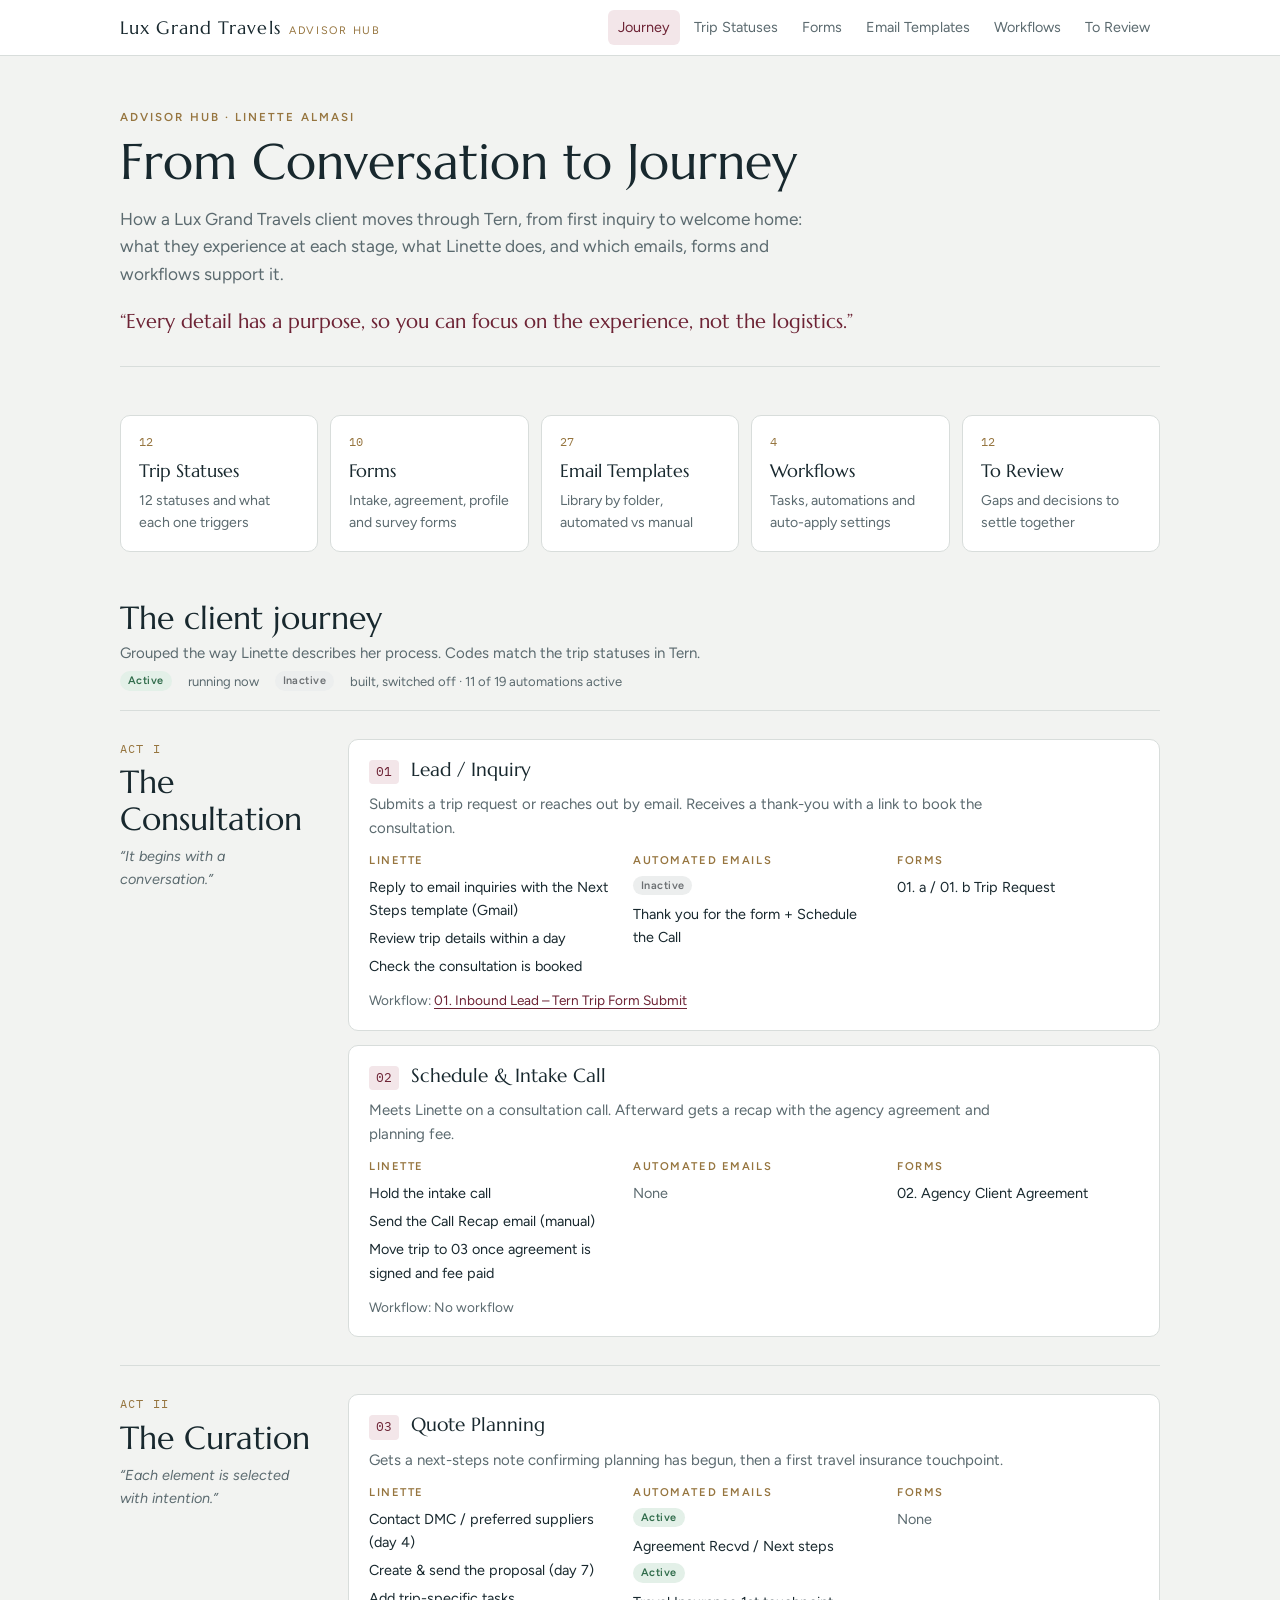
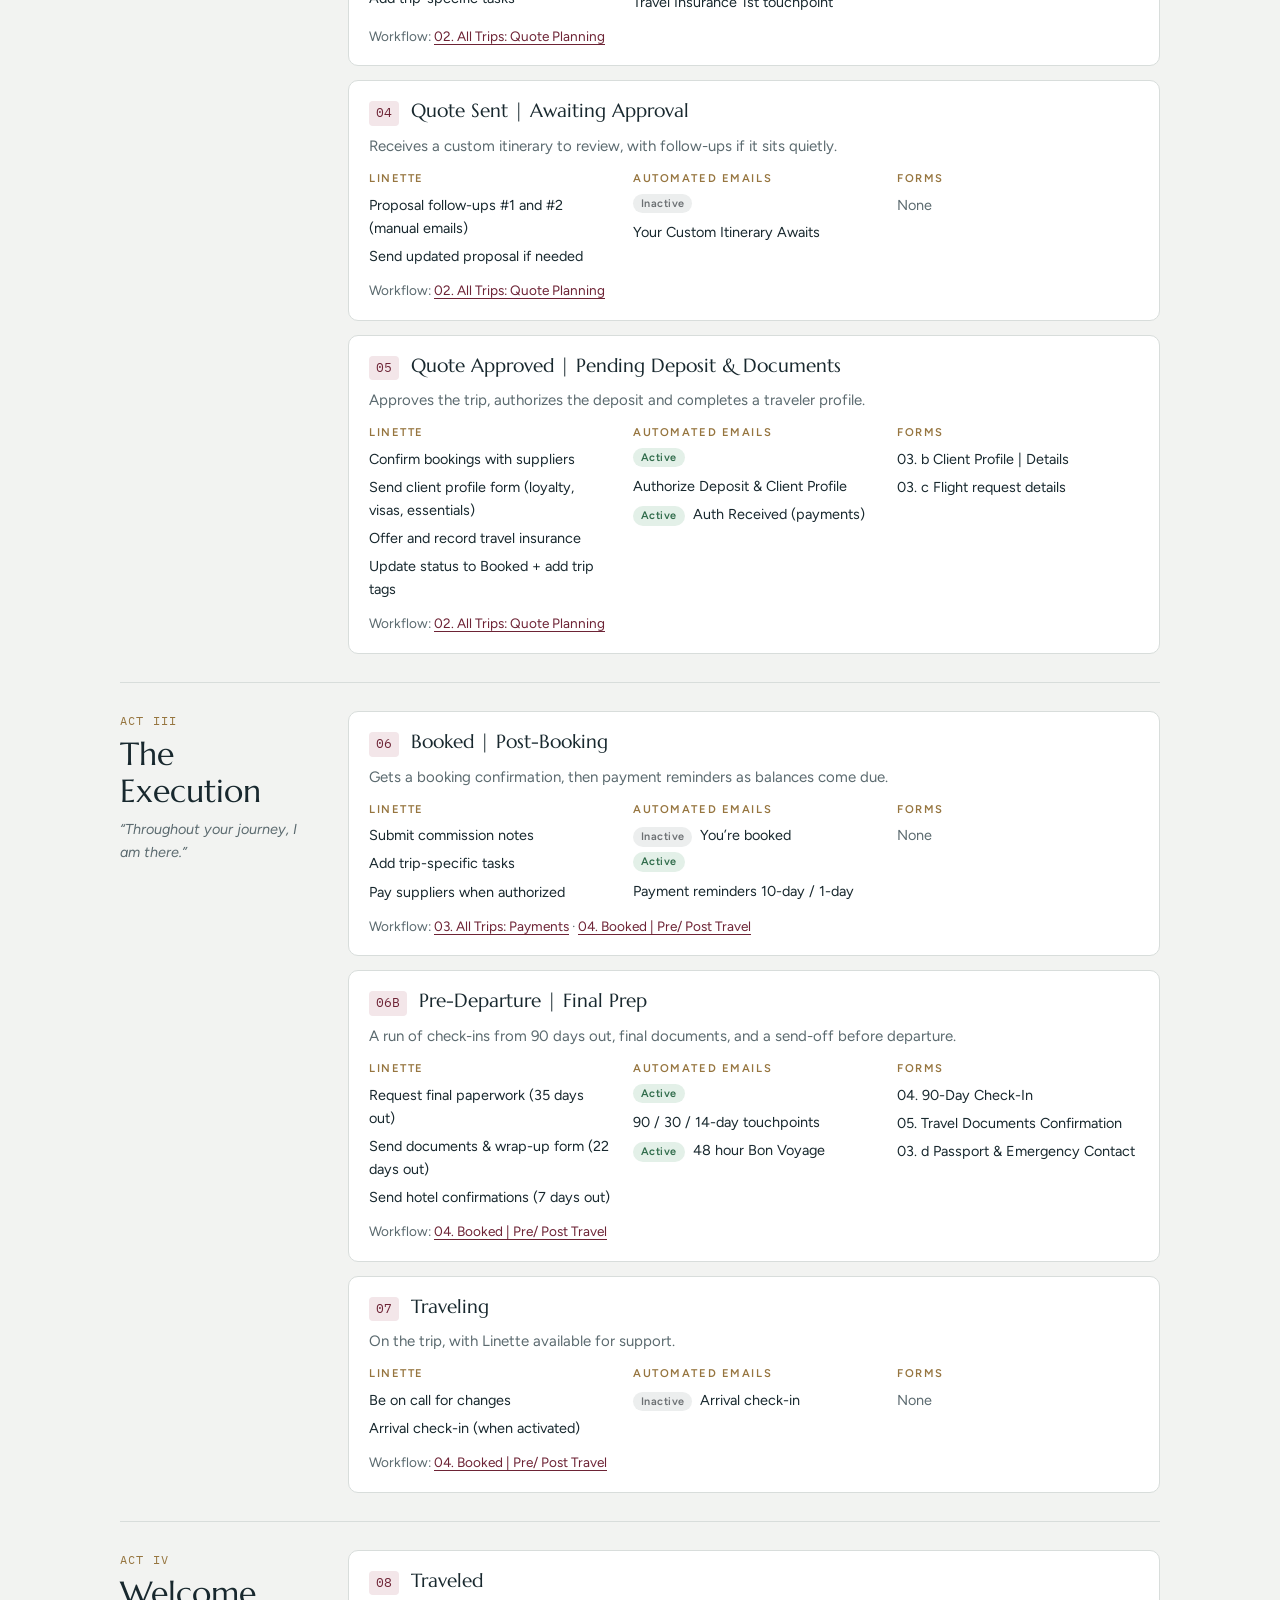
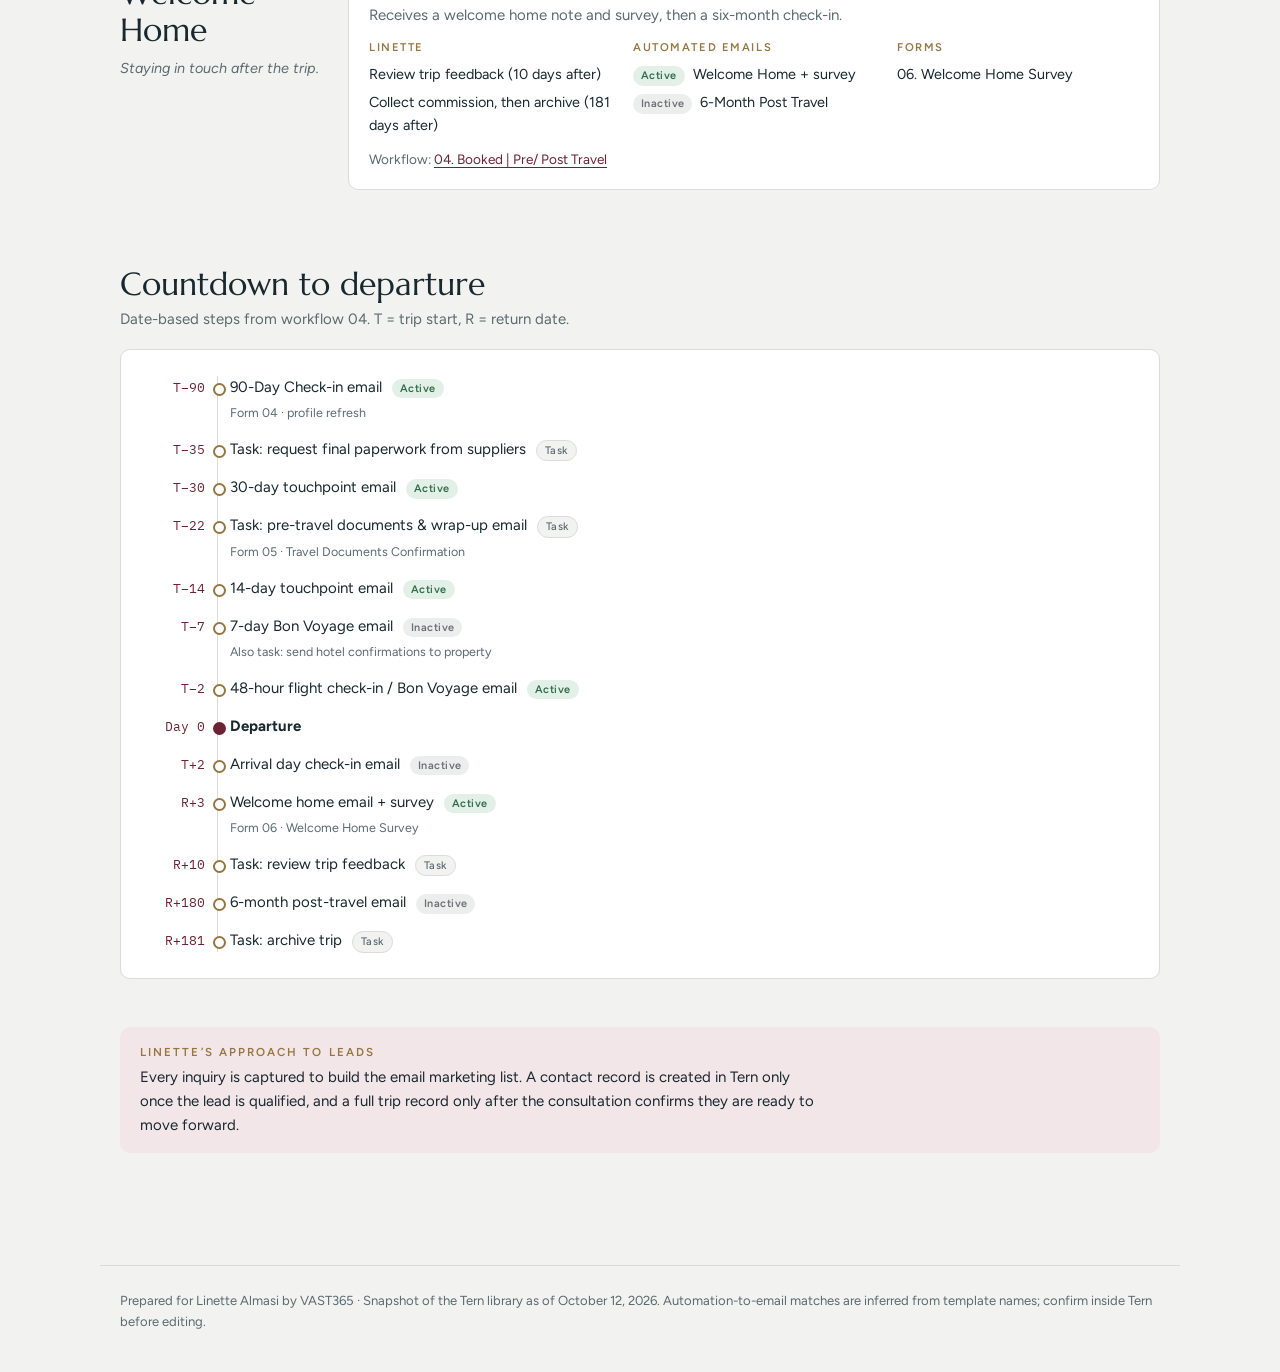
==== index.html @ 2ddc4f7a "Add files via upload" ====
<!doctype html>
<html lang="en">
<head>
<meta charset="utf-8">
<meta name="viewport" content="width=device-width, initial-scale=1, viewport-fit=cover">
<title>Lux Grand Travels Hub</title>
<link rel="preconnect" href="https://fonts.googleapis.com"><link rel="preconnect" href="https://fonts.gstatic.com" crossorigin><link rel="stylesheet" href="https://fonts.googleapis.com/css2?family=Figtree:ital,wght@0,400;0,500;0,600;1,400&family=IBM+Plex+Mono:wght@400;500&family=Marcellus&display=swap">
<link rel="stylesheet" href="styles.css">
</head>
<body>
<header class="topbar"><div class="in"><a class="brand" href="index.html">Lux Grand Travels<small>Advisor Hub</small></a><nav class="nav" aria-label="Hub pages"><a href="index.html" aria-current="page">Journey</a><a href="statuses.html">Trip Statuses</a><a href="forms.html">Forms</a><a href="emails.html">Email Templates</a><a href="workflows.html">Workflows</a><a href="review.html">To Review</a></nav></div></header>
<main>
<div class="hero"><div class="eyebrow">Advisor Hub · Linette Almasi</div><h1>From Conversation to Journey</h1><p class="lede">How a Lux Grand Travels client moves through Tern, from first inquiry to welcome home: what they experience at each stage, what Linette does, and which emails, forms and workflows support it.</p><p class="quote">“Every detail has a purpose, so you can focus on the experience, not the logistics.”</p></div><section><div class="pages"><a href="statuses.html"><em>12</em><b>Trip Statuses</b><span>12 statuses and what each one triggers</span></a><a href="forms.html"><em>10</em><b>Forms</b><span>Intake, agreement, profile and survey forms</span></a><a href="emails.html"><em>27</em><b>Email Templates</b><span>Library by folder, automated vs manual</span></a><a href="workflows.html"><em>4</em><b>Workflows</b><span>Tasks, automations and auto-apply settings</span></a><a href="review.html"><em>12</em><b>To Review</b><span>Gaps and decisions to settle together</span></a></div></section><section><div class="sec-head"><div><h2>The client journey</h2><p>Grouped the way Linette describes her process. Codes match the trip statuses in Tern.</p></div>
<div class="legend"><span class="pill on">Active</span> running now <span class="pill off">Inactive</span> built, switched off · 11 of 19 automations active</div></div><div class="act"><div class="act-label"><div class="n">ACT I</div><h2>The Consultation</h2><p>“It begins with a conversation.”</p></div><div class="stages"><article class="stage"><div class="stage-top"><span class="code">01</span><h3>Lead / Inquiry</h3></div>
<p class="client">Submits a trip request or reaches out by email. Receives a thank-you with a link to book the consultation.</p>
<div class="cols"><div><h4>Linette</h4><ul><li>Reply to email inquiries with the Next Steps template (Gmail)</li><li>Review trip details within a day</li><li>Check the consultation is booked</li></ul></div>
<div><h4>Automated emails</h4><ul><li><span class="pill off">Inactive</span> Thank you for the form + Schedule the Call</li></ul></div>
<div><h4>Forms</h4><ul><li>01. a / 01. b Trip Request</li></ul></div></div>
<p class="muted" style="margin:12px 0 0;font-size:.85rem">Workflow: <a href="workflows.html#wf01">01. Inbound Lead – Tern Trip Form Submit</a></p></article><article class="stage"><div class="stage-top"><span class="code">02</span><h3>Schedule &amp; Intake Call</h3></div>
<p class="client">Meets Linette on a consultation call. Afterward gets a recap with the agency agreement and planning fee.</p>
<div class="cols"><div><h4>Linette</h4><ul><li>Hold the intake call</li><li>Send the Call Recap email (manual)</li><li>Move trip to 03 once agreement is signed and fee paid</li></ul></div>
<div><h4>Automated emails</h4><ul><li class="muted">None</li></ul></div>
<div><h4>Forms</h4><ul><li>02. Agency Client Agreement</li></ul></div></div>
<p class="muted" style="margin:12px 0 0;font-size:.85rem">Workflow: <span class="muted">No workflow</span></p></article></div></div><div class="act"><div class="act-label"><div class="n">ACT II</div><h2>The Curation</h2><p>“Each element is selected with intention.”</p></div><div class="stages"><article class="stage"><div class="stage-top"><span class="code">03</span><h3>Quote Planning</h3></div>
<p class="client">Gets a next-steps note confirming planning has begun, then a first travel insurance touchpoint.</p>
<div class="cols"><div><h4>Linette</h4><ul><li>Contact DMC / preferred suppliers (day 4)</li><li>Create &amp; send the proposal (day 7)</li><li>Add trip-specific tasks</li></ul></div>
<div><h4>Automated emails</h4><ul><li><span class="pill on">Active</span> Agreement Recvd / Next steps</li><li><span class="pill on">Active</span> Travel Insurance 1st touchpoint</li></ul></div>
<div><h4>Forms</h4><ul><li class="muted">None</li></ul></div></div>
<p class="muted" style="margin:12px 0 0;font-size:.85rem">Workflow: <a href="workflows.html#wf02">02. All Trips: Quote Planning</a></p></article><article class="stage"><div class="stage-top"><span class="code">04</span><h3>Quote Sent | Awaiting Approval</h3></div>
<p class="client">Receives a custom itinerary to review, with follow-ups if it sits quietly.</p>
<div class="cols"><div><h4>Linette</h4><ul><li>Proposal follow-ups #1 and #2 (manual emails)</li><li>Send updated proposal if needed</li></ul></div>
<div><h4>Automated emails</h4><ul><li><span class="pill off">Inactive</span> Your Custom Itinerary Awaits</li></ul></div>
<div><h4>Forms</h4><ul><li class="muted">None</li></ul></div></div>
<p class="muted" style="margin:12px 0 0;font-size:.85rem">Workflow: <a href="workflows.html#wf02">02. All Trips: Quote Planning</a></p></article><article class="stage"><div class="stage-top"><span class="code">05</span><h3>Quote Approved | Pending Deposit &amp; Documents</h3></div>
<p class="client">Approves the trip, authorizes the deposit and completes a traveler profile.</p>
<div class="cols"><div><h4>Linette</h4><ul><li>Confirm bookings with suppliers</li><li>Send client profile form (loyalty, visas, essentials)</li><li>Offer and record travel insurance</li><li>Update status to Booked + add trip tags</li></ul></div>
<div><h4>Automated emails</h4><ul><li><span class="pill on">Active</span> Authorize Deposit &amp; Client Profile</li><li><span class="pill on">Active</span> Auth Received (payments)</li></ul></div>
<div><h4>Forms</h4><ul><li>03. b Client Profile | Details</li><li>03. c Flight request details</li></ul></div></div>
<p class="muted" style="margin:12px 0 0;font-size:.85rem">Workflow: <a href="workflows.html#wf02">02. All Trips: Quote Planning</a></p></article></div></div><div class="act"><div class="act-label"><div class="n">ACT III</div><h2>The Execution</h2><p>“Throughout your journey, I am there.”</p></div><div class="stages"><article class="stage"><div class="stage-top"><span class="code">06</span><h3>Booked | Post-Booking</h3></div>
<p class="client">Gets a booking confirmation, then payment reminders as balances come due.</p>
<div class="cols"><div><h4>Linette</h4><ul><li>Submit commission notes</li><li>Add trip-specific tasks</li><li>Pay suppliers when authorized</li></ul></div>
<div><h4>Automated emails</h4><ul><li><span class="pill off">Inactive</span> You’re booked</li><li><span class="pill on">Active</span> Payment reminders 10-day / 1-day</li></ul></div>
<div><h4>Forms</h4><ul><li class="muted">None</li></ul></div></div>
<p class="muted" style="margin:12px 0 0;font-size:.85rem">Workflow: <a href="workflows.html#wf03">03. All Trips: Payments</a> · <a href="workflows.html#wf04">04. Booked | Pre/ Post Travel</a></p></article><article class="stage"><div class="stage-top"><span class="code">06B</span><h3>Pre-Departure | Final Prep</h3></div>
<p class="client">A run of check-ins from 90 days out, final documents, and a send-off before departure.</p>
<div class="cols"><div><h4>Linette</h4><ul><li>Request final paperwork (35 days out)</li><li>Send documents &amp; wrap-up form (22 days out)</li><li>Send hotel confirmations (7 days out)</li></ul></div>
<div><h4>Automated emails</h4><ul><li><span class="pill on">Active</span> 90 / 30 / 14-day touchpoints</li><li><span class="pill on">Active</span> 48 hour Bon Voyage</li></ul></div>
<div><h4>Forms</h4><ul><li>04. 90-Day Check-In</li><li>05. Travel Documents Confirmation</li><li>03. d Passport &amp; Emergency Contact</li></ul></div></div>
<p class="muted" style="margin:12px 0 0;font-size:.85rem">Workflow: <a href="workflows.html#wf04">04. Booked | Pre/ Post Travel</a></p></article><article class="stage"><div class="stage-top"><span class="code">07</span><h3>Traveling</h3></div>
<p class="client">On the trip, with Linette available for support.</p>
<div class="cols"><div><h4>Linette</h4><ul><li>Be on call for changes</li><li>Arrival check-in (when activated)</li></ul></div>
<div><h4>Automated emails</h4><ul><li><span class="pill off">Inactive</span> Arrival check-in</li></ul></div>
<div><h4>Forms</h4><ul><li class="muted">None</li></ul></div></div>
<p class="muted" style="margin:12px 0 0;font-size:.85rem">Workflow: <a href="workflows.html#wf04">04. Booked | Pre/ Post Travel</a></p></article></div></div><div class="act"><div class="act-label"><div class="n">ACT IV</div><h2>Welcome Home</h2><p>Staying in touch after the trip.</p></div><div class="stages"><article class="stage"><div class="stage-top"><span class="code">08</span><h3>Traveled</h3></div>
<p class="client">Receives a welcome home note and survey, then a six-month check-in.</p>
<div class="cols"><div><h4>Linette</h4><ul><li>Review trip feedback (10 days after)</li><li>Collect commission, then archive (181 days after)</li></ul></div>
<div><h4>Automated emails</h4><ul><li><span class="pill on">Active</span> Welcome Home + survey</li><li><span class="pill off">Inactive</span> 6-Month Post Travel</li></ul></div>
<div><h4>Forms</h4><ul><li>06. Welcome Home Survey</li></ul></div></div>
<p class="muted" style="margin:12px 0 0;font-size:.85rem">Workflow: <a href="workflows.html#wf04">04. Booked | Pre/ Post Travel</a></p></article></div></div></section><section><div class="sec-head"><div><h2>Countdown to departure</h2><p>Date-based steps from workflow 04. T = trip start, R = return date.</p></div></div>
<div class="stage"><ol class="rail"><li class=""><span class="t">T−90</span><span class="what">90-Day Check-in email <span class="pill on">Active</span><small>Form 04 · profile refresh</small></span></li><li class=""><span class="t">T−35</span><span class="what">Task: request final paperwork from suppliers <span class="pill type">Task</span></span></li><li class=""><span class="t">T−30</span><span class="what">30-day touchpoint email <span class="pill on">Active</span></span></li><li class=""><span class="t">T−22</span><span class="what">Task: pre-travel documents &amp; wrap-up email <span class="pill type">Task</span><small>Form 05 · Travel Documents Confirmation</small></span></li><li class=""><span class="t">T−14</span><span class="what">14-day touchpoint email <span class="pill on">Active</span></span></li><li class=""><span class="t">T−7</span><span class="what">7-day Bon Voyage email <span class="pill off">Inactive</span><small>Also task: send hotel confirmations to property</small></span></li><li class=""><span class="t">T−2</span><span class="what">48-hour flight check-in / Bon Voyage email <span class="pill on">Active</span></span></li><li class="dep"><span class="t">Day 0</span><span class="what"><b>Departure</b> </span></li><li class=""><span class="t">T+2</span><span class="what">Arrival day check-in email <span class="pill off">Inactive</span></span></li><li class=""><span class="t">R+3</span><span class="what">Welcome home email + survey <span class="pill on">Active</span><small>Form 06 · Welcome Home Survey</small></span></li><li class=""><span class="t">R+10</span><span class="what">Task: review trip feedback <span class="pill type">Task</span></span></li><li class=""><span class="t">R+180</span><span class="what">6-month post-travel email <span class="pill off">Inactive</span></span></li><li class=""><span class="t">R+181</span><span class="what">Task: archive trip <span class="pill type">Task</span></span></li></ol></div></section><section class="callout"><div class="eyebrow">Linette’s approach to leads</div>
<p>Every inquiry is captured to build the email marketing list. A contact record is created in Tern only once the lead is qualified, and a full trip record only after the consultation confirms they are ready to move forward.</p></section>
</main>
<footer>Prepared for Linette Almasi by VAST365 · Snapshot of the Tern library as of October 12, 2026. Automation-to-email matches are inferred from template names; confirm inside Tern before editing.</footer>
</body>
</html>
---- styles.css ----
/* Layout: one 1080px reading column, sticky top nav, acts stacked as chapters; day-offset rail ("T−90") is the signature device.
   Brand colors for Lux Grand Travels weren't readable from the site — swap these tokens once hex codes are confirmed. */
:root {
  --bg: #f2f3f1;          /* limestone */
  --surface: #ffffff;
  --ink: #18282e;         /* river-slate */
  --muted: #5b6a6f;
  --line: #d8dddb;
  --accent: #6d2335;      /* bordeaux */
  --accent-soft: #f3e6e9;
  --brass: #96753f;
  --ok: #2f6b4a;  --ok-bg: #e3f0e8;
  --off: #6b6f72; --off-bg: #eceeee;
  --warn: #8a5a12; --warn-bg: #f7ecd6;
  --display: "Marcellus", "Trajan Pro", Georgia, serif;
  --body: "Figtree", "Segoe UI", system-ui, sans-serif;
  --mono: "IBM Plex Mono", ui-monospace, Menlo, monospace;
}
@media (prefers-color-scheme: dark) {
  :root:not([data-theme="light"]) {
    --bg: #121a1d; --surface: #1a2428; --ink: #e7ecea; --muted: #9eabae; --line: #2c393e;
    --accent: #e09aab; --accent-soft: #3a2229; --brass: #cfae74;
    --ok: #8fd1a9; --ok-bg: #1e3328; --off: #a3a9ab; --off-bg: #252f33; --warn: #e8bf73; --warn-bg: #3a2e18;
    color-scheme: dark;
  }
}
:root[data-theme="dark"] {
  --bg: #121a1d; --surface: #1a2428; --ink: #e7ecea; --muted: #9eabae; --line: #2c393e;
  --accent: #e09aab; --accent-soft: #3a2229; --brass: #cfae74;
  --ok: #8fd1a9; --ok-bg: #1e3328; --off: #a3a9ab; --off-bg: #252f33; --warn: #e8bf73; --warn-bg: #3a2e18;
  color-scheme: dark;
}
* { box-sizing: border-box; }
html { -webkit-text-size-adjust: 100%; }
body { margin: 0; background: var(--bg); color: var(--ink); font: 15px/1.6 var(--body); }
a { color: var(--accent); text-underline-offset: 3px; }
a:focus-visible, summary:focus-visible { outline: 2px solid var(--brass); outline-offset: 3px; border-radius: 3px; }

.topbar { position: sticky; top: env(safe-area-inset-top, 0px); z-index: 10; background: var(--surface); border-bottom: 1px solid var(--line); }
.topbar .in { max-width: 1080px; margin: 0 auto; padding: 10px 20px; display: flex; flex-wrap: wrap; align-items: center; gap: 8px 24px; }
.brand { font-family: var(--display); font-size: 1.15rem; letter-spacing: .06em; color: var(--ink); text-decoration: none; white-space: nowrap; }
.brand small { font-family: var(--body); font-size: .68rem; letter-spacing: .16em; text-transform: uppercase; color: var(--brass); margin-left: 8px; }
.nav { display: flex; gap: 4px; overflow-x: auto; scrollbar-width: none; margin-left: auto; }
.nav a { padding: 6px 10px; border-radius: 6px; color: var(--muted); text-decoration: none; font-size: .9rem; white-space: nowrap; }
.nav a:hover { color: var(--ink); background: var(--bg); }
.nav a[aria-current="page"] { color: var(--accent); background: var(--accent-soft); }
@media (max-width: 640px) { .nav { margin-left: 0; width: 100%; } }

main { max-width: 1080px; margin: 0 auto; padding-inline: 20px; padding-block: 8px 64px; }
.hero { padding-block: 44px 28px; border-bottom: 1px solid var(--line); margin-bottom: 36px; }
.eyebrow { font-size: .72rem; letter-spacing: .18em; text-transform: uppercase; color: var(--brass); font-weight: 600; }
h1, h2, h3 { font-family: var(--display); font-weight: 400; text-wrap: balance; line-height: 1.15; margin: 0; }
h1 { font-size: clamp(2rem, 5vw, 3.1rem); margin-block: 8px 14px; }
h2 { font-size: clamp(1.5rem, 3vw, 2rem); }
h3 { font-size: 1.2rem; }
.lede { font-size: 1.08rem; color: var(--muted); max-width: 64ch; margin: 0; }
.quote { font-family: var(--display); font-size: 1.25rem; color: var(--accent); margin: 18px 0 0; }
p { max-width: 68ch; }
.muted { color: var(--muted); }
section { margin-block: 48px; }
.sec-head { display: flex; flex-wrap: wrap; align-items: baseline; justify-content: space-between; gap: 6px 16px; margin-bottom: 18px; }
.sec-head p { margin: 4px 0 0; color: var(--muted); }

/* page index cards */
.pages { display: grid; grid-template-columns: repeat(auto-fit, minmax(170px, 1fr)); gap: 12px; }
.pages a { display: grid; gap: 4px; padding: 16px 18px; background: var(--surface); border: 1px solid var(--line); border-radius: 10px; text-decoration: none; color: var(--ink); }
.pages a:hover { border-color: var(--accent); }
.pages b { font-family: var(--display); font-weight: 400; font-size: 1.15rem; }
.pages span { color: var(--muted); font-size: .88rem; }
.pages em { font-style: normal; font-family: var(--mono); font-size: .78rem; color: var(--brass); }

/* acts */
.act { display: grid; grid-template-columns: 200px minmax(0,1fr); gap: 28px; padding-block: 28px; border-top: 1px solid var(--line); }
.act-label .n { font-family: var(--mono); font-size: .75rem; color: var(--brass); letter-spacing: .1em; }
.act-label h2 { margin-block: 6px 8px; }
.act-label p { margin: 0; color: var(--muted); font-size: .9rem; font-style: italic; }
@media (max-width: 760px) { .act { grid-template-columns: 1fr; gap: 14px; } }
.stages { display: grid; gap: 14px; min-width: 0; }

.stage { background: var(--surface); border: 1px solid var(--line); border-radius: 10px; padding: 18px 20px; min-width: 0; }
.stage-top { display: flex; flex-wrap: wrap; gap: 6px 12px; align-items: baseline; margin-bottom: 8px; }
.code { font-family: var(--mono); font-size: .8rem; color: var(--accent); background: var(--accent-soft); padding: 2px 7px; border-radius: 4px; white-space: nowrap; }
.stage h3 { flex: 1 1 260px; }
.client { margin: 0 0 12px; color: var(--muted); }
.cols { display: grid; grid-template-columns: repeat(auto-fit, minmax(220px, 1fr)); gap: 12px 22px; }
.cols h4 { margin: 0 0 6px; font-size: .7rem; letter-spacing: .14em; text-transform: uppercase; color: var(--brass); font-weight: 600; }
.cols ul { margin: 0; padding: 0; list-style: none; display: grid; gap: 5px; font-size: .9rem; }
.cols li { display: flex; gap: 8px; align-items: baseline; flex-wrap: wrap; }

/* pills */
.pill { display: inline-block; font-size: .68rem; font-weight: 600; letter-spacing: .04em; padding: 1px 8px; border-radius: 999px; white-space: nowrap; line-height: 1.6; }
.pill.on { color: var(--ok); background: var(--ok-bg); }
.pill.off { color: var(--off); background: var(--off-bg); }
.pill.auto { color: var(--accent); background: var(--accent-soft); }
.pill.man { color: var(--warn); background: var(--warn-bg); }
.pill.type { color: var(--muted); background: var(--bg); border: 1px solid var(--line); font-weight: 500; }

/* day rail */
.rail { list-style: none; margin: 0; padding: 0; position: relative; }
.rail::before { content: ""; position: absolute; left: 76px; top: 8px; bottom: 8px; width: 1px; background: var(--line); }
.rail li { display: grid; grid-template-columns: 64px minmax(0,1fr); gap: 25px; padding-block: 7px; position: relative; }
.rail li::after { content: ""; position: absolute; left: 72px; top: 15px; width: 9px; height: 9px; border-radius: 50%; background: var(--surface); border: 2px solid var(--brass); }
.rail li.dep::after { background: var(--accent); border-color: var(--accent); }
.rail .t { font-family: var(--mono); font-size: .82rem; color: var(--accent); text-align: right; font-variant-numeric: tabular-nums; padding-top: 2px; }
.rail .what { display: flex; flex-wrap: wrap; gap: 4px 10px; align-items: baseline; }
.rail .what small { color: var(--muted); width: 100%; }

/* tables */
.tbl-wrap { overflow-x: auto; background: var(--surface); border: 1px solid var(--line); border-radius: 10px; }
table { border-collapse: collapse; width: 100%; font-size: .9rem; }
th { text-align: left; font-size: .68rem; letter-spacing: .14em; text-transform: uppercase; color: var(--brass); font-weight: 600; padding: 12px 14px; border-bottom: 1px solid var(--line); white-space: nowrap; }
td { padding: 11px 14px; border-bottom: 1px solid var(--line); vertical-align: top; }
tr:last-child td { border-bottom: 0; }
td.mono, .mono { font-family: var(--mono); font-size: .8rem; font-variant-numeric: tabular-nums; }
td .sub { display: block; color: var(--muted); font-size: .82rem; margin-top: 2px; }
tr.group td { background: var(--bg); font-family: var(--display); font-size: 1rem; color: var(--ink); padding-block: 8px; }

/* workflow blocks */
.wf { background: var(--surface); border: 1px solid var(--line); border-radius: 10px; padding: 22px; margin-block: 18px; }
.wf-head { display: flex; flex-wrap: wrap; justify-content: space-between; gap: 10px 20px; align-items: baseline; margin-bottom: 6px; }
.settings { display: flex; flex-wrap: wrap; gap: 6px 18px; font-size: .85rem; color: var(--muted); margin-block: 6px 16px; }
.settings b { color: var(--ink); font-weight: 600; }
.wf h4 { font-size: .7rem; letter-spacing: .14em; text-transform: uppercase; color: var(--brass); margin: 18px 0 8px; font-weight: 600; }
.wf .tbl-wrap { border-radius: 8px; }

/* review notes */
.notes { display: grid; gap: 10px; counter-reset: n; }
.note { display: grid; grid-template-columns: 30px minmax(0,1fr); gap: 12px; background: var(--surface); border: 1px solid var(--line); border-radius: 10px; padding: 14px 16px; }
.note::before { counter-increment: n; content: counter(n); font-family: var(--mono); font-size: .8rem; color: var(--accent); background: var(--accent-soft); border-radius: 50%; width: 26px; height: 26px; display: grid; place-items: center; }
.note b { display: block; }
.note p { margin: 2px 0 0; color: var(--muted); font-size: .9rem; }
.note .where { font-size: .78rem; color: var(--brass); }

.legend { display: flex; flex-wrap: wrap; gap: 8px 16px; font-size: .82rem; color: var(--muted); align-items: center; }
.callout { background: var(--accent-soft); border-radius: 10px; padding: 16px 20px; }
.callout p { margin: 4px 0 0; }
footer { max-width: 1080px; margin: 0 auto; padding-inline: 20px; padding-block: 24px 40px; border-top: 1px solid var(--line); color: var(--muted); font-size: .82rem; }
@media (prefers-reduced-motion: reduce) { * { transition: none !important; animation: none !important; } }
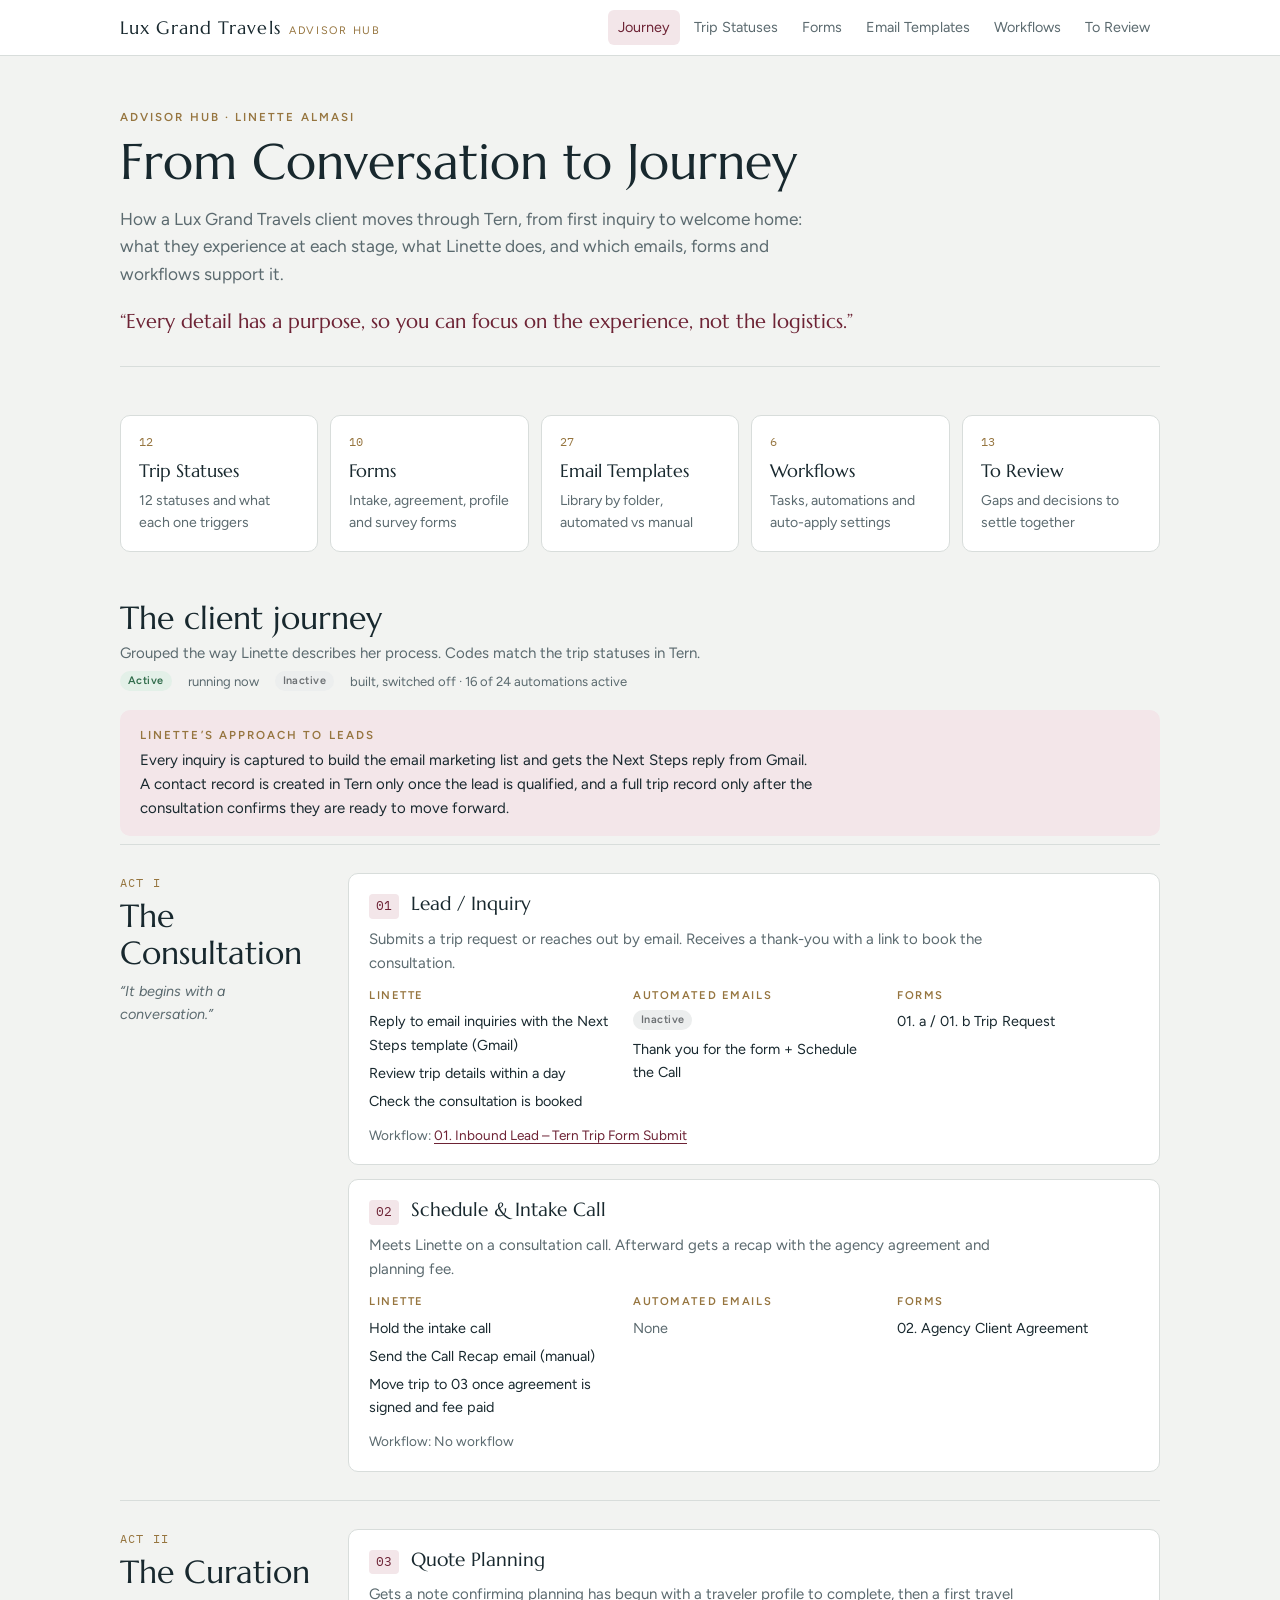
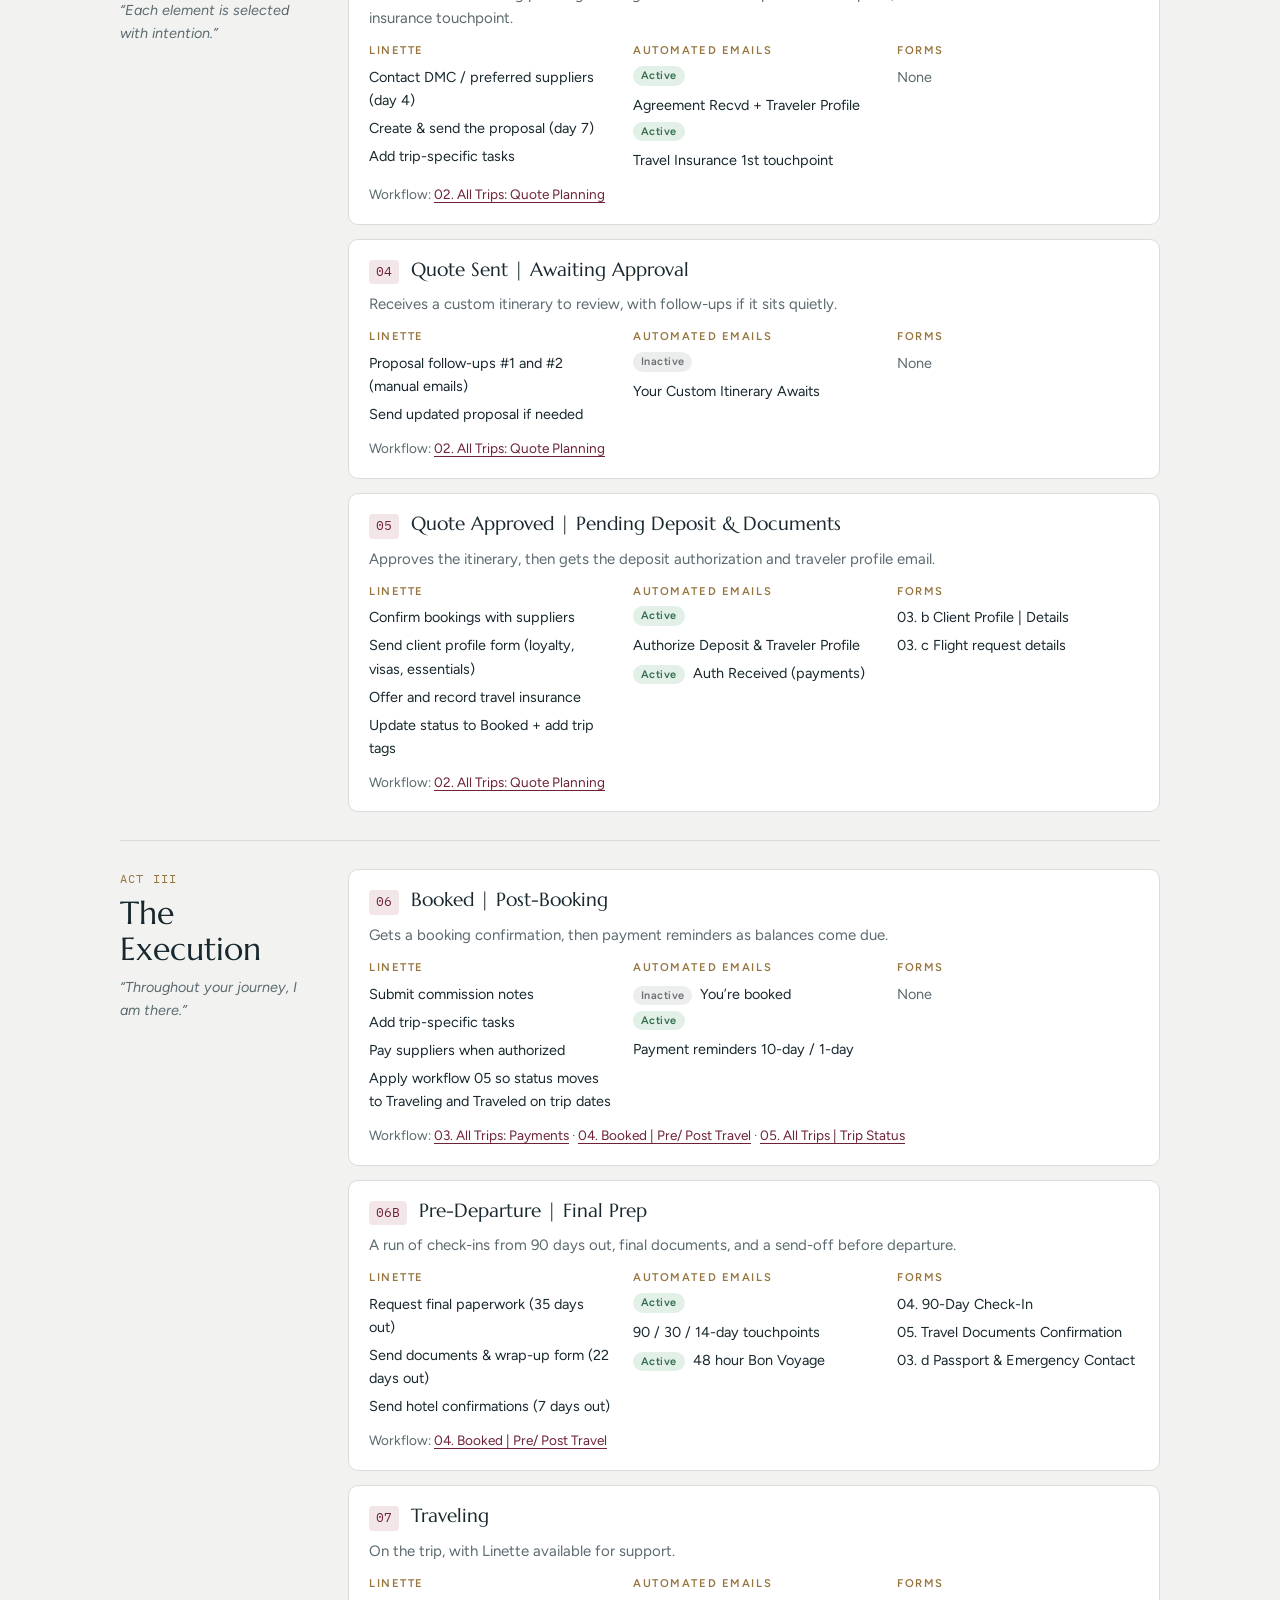
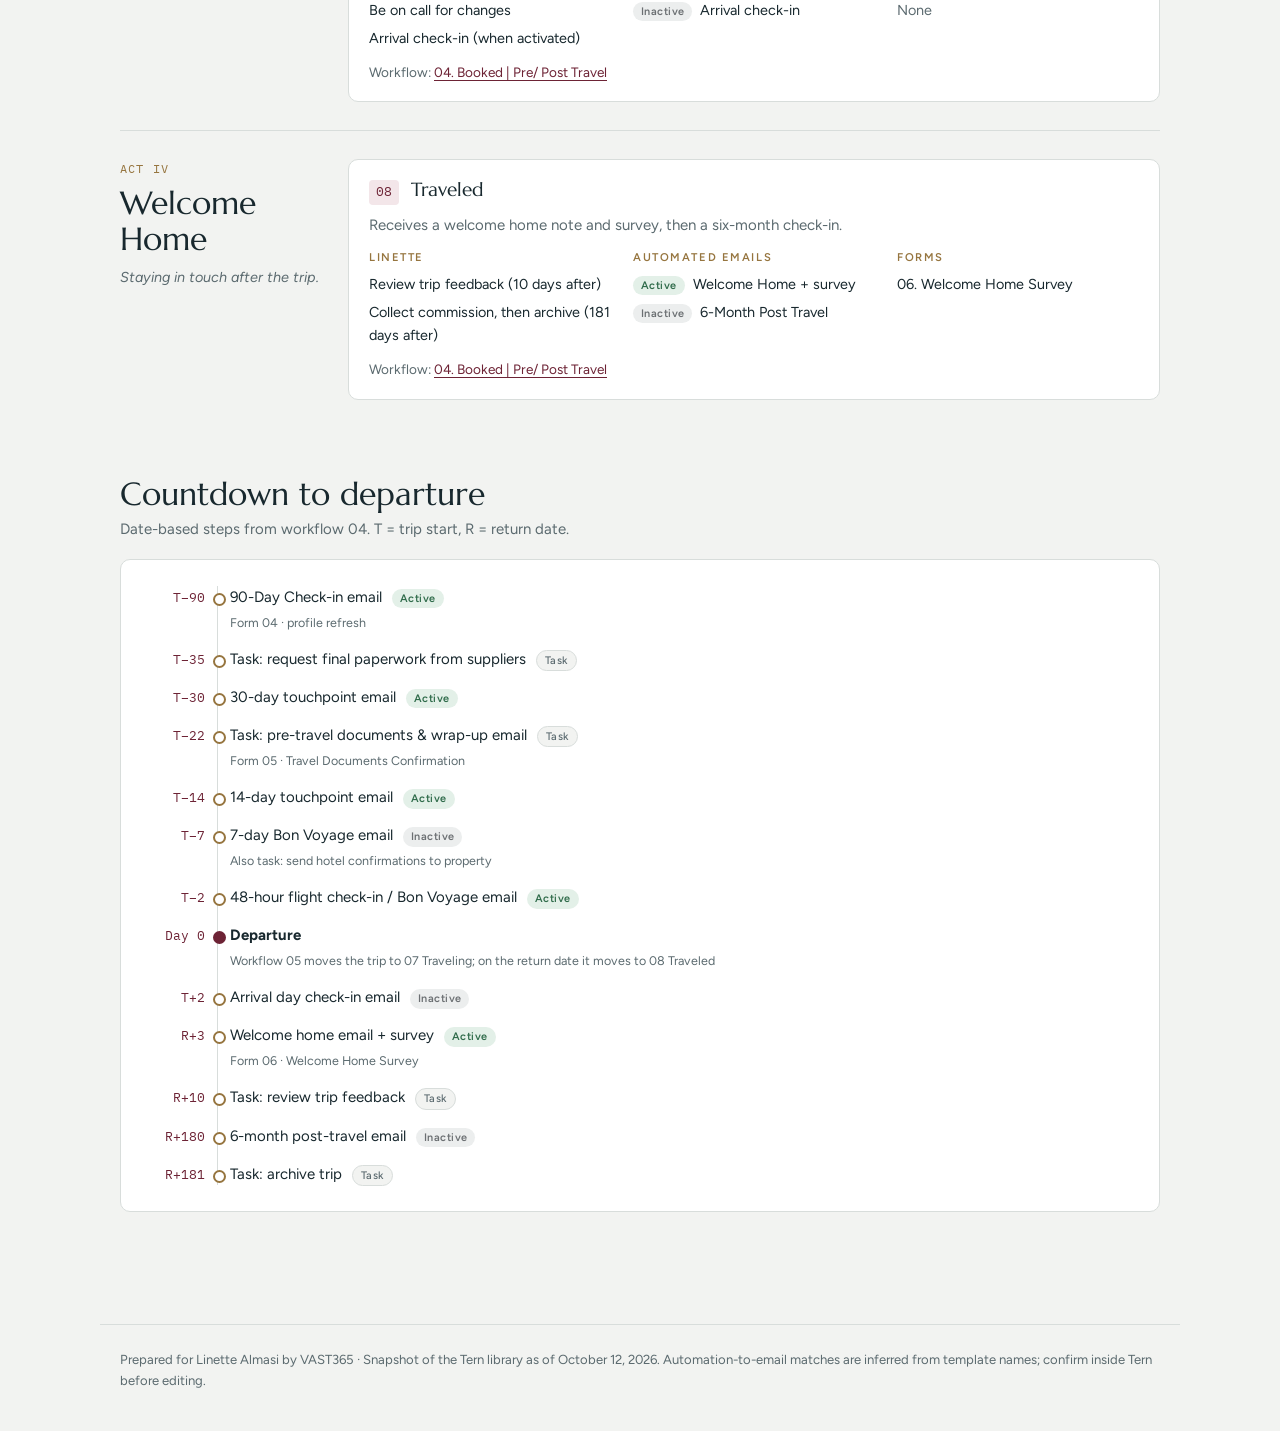
==== commit b77ad8bf: "Add files via upload updates" ====
--- a/index.html
+++ b/index.html
@@ -10,8 +10,10 @@
 <body>
 <header class="topbar"><div class="in"><a class="brand" href="index.html">Lux Grand Travels<small>Advisor Hub</small></a><nav class="nav" aria-label="Hub pages"><a href="index.html" aria-current="page">Journey</a><a href="statuses.html">Trip Statuses</a><a href="forms.html">Forms</a><a href="emails.html">Email Templates</a><a href="workflows.html">Workflows</a><a href="review.html">To Review</a></nav></div></header>
 <main>
-<div class="hero"><div class="eyebrow">Advisor Hub · Linette Almasi</div><h1>From Conversation to Journey</h1><p class="lede">How a Lux Grand Travels client moves through Tern, from first inquiry to welcome home: what they experience at each stage, what Linette does, and which emails, forms and workflows support it.</p><p class="quote">“Every detail has a purpose, so you can focus on the experience, not the logistics.”</p></div><section><div class="pages"><a href="statuses.html"><em>12</em><b>Trip Statuses</b><span>12 statuses and what each one triggers</span></a><a href="forms.html"><em>10</em><b>Forms</b><span>Intake, agreement, profile and survey forms</span></a><a href="emails.html"><em>27</em><b>Email Templates</b><span>Library by folder, automated vs manual</span></a><a href="workflows.html"><em>4</em><b>Workflows</b><span>Tasks, automations and auto-apply settings</span></a><a href="review.html"><em>12</em><b>To Review</b><span>Gaps and decisions to settle together</span></a></div></section><section><div class="sec-head"><div><h2>The client journey</h2><p>Grouped the way Linette describes her process. Codes match the trip statuses in Tern.</p></div>
-<div class="legend"><span class="pill on">Active</span> running now <span class="pill off">Inactive</span> built, switched off · 11 of 19 automations active</div></div><div class="act"><div class="act-label"><div class="n">ACT I</div><h2>The Consultation</h2><p>“It begins with a conversation.”</p></div><div class="stages"><article class="stage"><div class="stage-top"><span class="code">01</span><h3>Lead / Inquiry</h3></div>
+<div class="hero"><div class="eyebrow">Advisor Hub · Linette Almasi</div><h1>From Conversation to Journey</h1><p class="lede">How a Lux Grand Travels client moves through Tern, from first inquiry to welcome home: what they experience at each stage, what Linette does, and which emails, forms and workflows support it.</p><p class="quote">“Every detail has a purpose, so you can focus on the experience, not the logistics.”</p></div><section><div class="pages"><a href="statuses.html"><em>12</em><b>Trip Statuses</b><span>12 statuses and what each one triggers</span></a><a href="forms.html"><em>10</em><b>Forms</b><span>Intake, agreement, profile and survey forms</span></a><a href="emails.html"><em>27</em><b>Email Templates</b><span>Library by folder, automated vs manual</span></a><a href="workflows.html"><em>6</em><b>Workflows</b><span>Tasks, automations and auto-apply settings</span></a><a href="review.html"><em>13</em><b>To Review</b><span>Gaps and decisions to settle together</span></a></div></section><section><div class="sec-head"><div><h2>The client journey</h2><p>Grouped the way Linette describes her process. Codes match the trip statuses in Tern.</p></div>
+<div class="legend"><span class="pill on">Active</span> running now <span class="pill off">Inactive</span> built, switched off · 16 of 24 automations active</div></div>
+<div class="callout" style="margin-bottom:8px"><div class="eyebrow">Linette’s approach to leads</div>
+<p>Every inquiry is captured to build the email marketing list and gets the Next Steps reply from Gmail. A contact record is created in Tern only once the lead is qualified, and a full trip record only after the consultation confirms they are ready to move forward.</p></div><div class="act"><div class="act-label"><div class="n">ACT I</div><h2>The Consultation</h2><p>“It begins with a conversation.”</p></div><div class="stages"><article class="stage"><div class="stage-top"><span class="code">01</span><h3>Lead / Inquiry</h3></div>
 <p class="client">Submits a trip request or reaches out by email. Receives a thank-you with a link to book the consultation.</p>
 <div class="cols"><div><h4>Linette</h4><ul><li>Reply to email inquiries with the Next Steps template (Gmail)</li><li>Review trip details within a day</li><li>Check the consultation is booked</li></ul></div>
 <div><h4>Automated emails</h4><ul><li><span class="pill off">Inactive</span> Thank you for the form + Schedule the Call</li></ul></div>
@@ -22,9 +24,9 @@
 <div><h4>Automated emails</h4><ul><li class="muted">None</li></ul></div>
 <div><h4>Forms</h4><ul><li>02. Agency Client Agreement</li></ul></div></div>
 <p class="muted" style="margin:12px 0 0;font-size:.85rem">Workflow: <span class="muted">No workflow</span></p></article></div></div><div class="act"><div class="act-label"><div class="n">ACT II</div><h2>The Curation</h2><p>“Each element is selected with intention.”</p></div><div class="stages"><article class="stage"><div class="stage-top"><span class="code">03</span><h3>Quote Planning</h3></div>
-<p class="client">Gets a next-steps note confirming planning has begun, then a first travel insurance touchpoint.</p>
+<p class="client">Gets a note confirming planning has begun with a traveler profile to complete, then a first travel insurance touchpoint.</p>
 <div class="cols"><div><h4>Linette</h4><ul><li>Contact DMC / preferred suppliers (day 4)</li><li>Create &amp; send the proposal (day 7)</li><li>Add trip-specific tasks</li></ul></div>
-<div><h4>Automated emails</h4><ul><li><span class="pill on">Active</span> Agreement Recvd / Next steps</li><li><span class="pill on">Active</span> Travel Insurance 1st touchpoint</li></ul></div>
+<div><h4>Automated emails</h4><ul><li><span class="pill on">Active</span> Agreement Recvd + Traveler Profile</li><li><span class="pill on">Active</span> Travel Insurance 1st touchpoint</li></ul></div>
 <div><h4>Forms</h4><ul><li class="muted">None</li></ul></div></div>
 <p class="muted" style="margin:12px 0 0;font-size:.85rem">Workflow: <a href="workflows.html#wf02">02. All Trips: Quote Planning</a></p></article><article class="stage"><div class="stage-top"><span class="code">04</span><h3>Quote Sent | Awaiting Approval</h3></div>
 <p class="client">Receives a custom itinerary to review, with follow-ups if it sits quietly.</p>
@@ -32,16 +34,16 @@
 <div><h4>Automated emails</h4><ul><li><span class="pill off">Inactive</span> Your Custom Itinerary Awaits</li></ul></div>
 <div><h4>Forms</h4><ul><li class="muted">None</li></ul></div></div>
 <p class="muted" style="margin:12px 0 0;font-size:.85rem">Workflow: <a href="workflows.html#wf02">02. All Trips: Quote Planning</a></p></article><article class="stage"><div class="stage-top"><span class="code">05</span><h3>Quote Approved | Pending Deposit &amp; Documents</h3></div>
-<p class="client">Approves the trip, authorizes the deposit and completes a traveler profile.</p>
+<p class="client">Approves the itinerary, then gets the deposit authorization and traveler profile email.</p>
 <div class="cols"><div><h4>Linette</h4><ul><li>Confirm bookings with suppliers</li><li>Send client profile form (loyalty, visas, essentials)</li><li>Offer and record travel insurance</li><li>Update status to Booked + add trip tags</li></ul></div>
-<div><h4>Automated emails</h4><ul><li><span class="pill on">Active</span> Authorize Deposit &amp; Client Profile</li><li><span class="pill on">Active</span> Auth Received (payments)</li></ul></div>
+<div><h4>Automated emails</h4><ul><li><span class="pill on">Active</span> Authorize Deposit &amp; Traveler Profile</li><li><span class="pill on">Active</span> Auth Received (payments)</li></ul></div>
 <div><h4>Forms</h4><ul><li>03. b Client Profile | Details</li><li>03. c Flight request details</li></ul></div></div>
 <p class="muted" style="margin:12px 0 0;font-size:.85rem">Workflow: <a href="workflows.html#wf02">02. All Trips: Quote Planning</a></p></article></div></div><div class="act"><div class="act-label"><div class="n">ACT III</div><h2>The Execution</h2><p>“Throughout your journey, I am there.”</p></div><div class="stages"><article class="stage"><div class="stage-top"><span class="code">06</span><h3>Booked | Post-Booking</h3></div>
 <p class="client">Gets a booking confirmation, then payment reminders as balances come due.</p>
-<div class="cols"><div><h4>Linette</h4><ul><li>Submit commission notes</li><li>Add trip-specific tasks</li><li>Pay suppliers when authorized</li></ul></div>
+<div class="cols"><div><h4>Linette</h4><ul><li>Submit commission notes</li><li>Add trip-specific tasks</li><li>Pay suppliers when authorized</li><li>Apply workflow 05 so status moves to Traveling and Traveled on trip dates</li></ul></div>
 <div><h4>Automated emails</h4><ul><li><span class="pill off">Inactive</span> You’re booked</li><li><span class="pill on">Active</span> Payment reminders 10-day / 1-day</li></ul></div>
 <div><h4>Forms</h4><ul><li class="muted">None</li></ul></div></div>
-<p class="muted" style="margin:12px 0 0;font-size:.85rem">Workflow: <a href="workflows.html#wf03">03. All Trips: Payments</a> · <a href="workflows.html#wf04">04. Booked | Pre/ Post Travel</a></p></article><article class="stage"><div class="stage-top"><span class="code">06B</span><h3>Pre-Departure | Final Prep</h3></div>
+<p class="muted" style="margin:12px 0 0;font-size:.85rem">Workflow: <a href="workflows.html#wf03">03. All Trips: Payments</a> · <a href="workflows.html#wf04">04. Booked | Pre/ Post Travel</a> · <a href="workflows.html#wf05">05. All Trips | Trip Status</a></p></article><article class="stage"><div class="stage-top"><span class="code">06B</span><h3>Pre-Departure | Final Prep</h3></div>
 <p class="client">A run of check-ins from 90 days out, final documents, and a send-off before departure.</p>
 <div class="cols"><div><h4>Linette</h4><ul><li>Request final paperwork (35 days out)</li><li>Send documents &amp; wrap-up form (22 days out)</li><li>Send hotel confirmations (7 days out)</li></ul></div>
 <div><h4>Automated emails</h4><ul><li><span class="pill on">Active</span> 90 / 30 / 14-day touchpoints</li><li><span class="pill on">Active</span> 48 hour Bon Voyage</li></ul></div>
@@ -57,8 +59,7 @@
 <div><h4>Automated emails</h4><ul><li><span class="pill on">Active</span> Welcome Home + survey</li><li><span class="pill off">Inactive</span> 6-Month Post Travel</li></ul></div>
 <div><h4>Forms</h4><ul><li>06. Welcome Home Survey</li></ul></div></div>
 <p class="muted" style="margin:12px 0 0;font-size:.85rem">Workflow: <a href="workflows.html#wf04">04. Booked | Pre/ Post Travel</a></p></article></div></div></section><section><div class="sec-head"><div><h2>Countdown to departure</h2><p>Date-based steps from workflow 04. T = trip start, R = return date.</p></div></div>
-<div class="stage"><ol class="rail"><li class=""><span class="t">T−90</span><span class="what">90-Day Check-in email <span class="pill on">Active</span><small>Form 04 · profile refresh</small></span></li><li class=""><span class="t">T−35</span><span class="what">Task: request final paperwork from suppliers <span class="pill type">Task</span></span></li><li class=""><span class="t">T−30</span><span class="what">30-day touchpoint email <span class="pill on">Active</span></span></li><li class=""><span class="t">T−22</span><span class="what">Task: pre-travel documents &amp; wrap-up email <span class="pill type">Task</span><small>Form 05 · Travel Documents Confirmation</small></span></li><li class=""><span class="t">T−14</span><span class="what">14-day touchpoint email <span class="pill on">Active</span></span></li><li class=""><span class="t">T−7</span><span class="what">7-day Bon Voyage email <span class="pill off">Inactive</span><small>Also task: send hotel confirmations to property</small></span></li><li class=""><span class="t">T−2</span><span class="what">48-hour flight check-in / Bon Voyage email <span class="pill on">Active</span></span></li><li class="dep"><span class="t">Day 0</span><span class="what"><b>Departure</b> </span></li><li class=""><span class="t">T+2</span><span class="what">Arrival day check-in email <span class="pill off">Inactive</span></span></li><li class=""><span class="t">R+3</span><span class="what">Welcome home email + survey <span class="pill on">Active</span><small>Form 06 · Welcome Home Survey</small></span></li><li class=""><span class="t">R+10</span><span class="what">Task: review trip feedback <span class="pill type">Task</span></span></li><li class=""><span class="t">R+180</span><span class="what">6-month post-travel email <span class="pill off">Inactive</span></span></li><li class=""><span class="t">R+181</span><span class="what">Task: archive trip <span class="pill type">Task</span></span></li></ol></div></section><section class="callout"><div class="eyebrow">Linette’s approach to leads</div>
-<p>Every inquiry is captured to build the email marketing list. A contact record is created in Tern only once the lead is qualified, and a full trip record only after the consultation confirms they are ready to move forward.</p></section>
+<div class="stage"><ol class="rail"><li class=""><span class="t">T−90</span><span class="what">90-Day Check-in email <span class="pill on">Active</span><small>Form 04 · profile refresh</small></span></li><li class=""><span class="t">T−35</span><span class="what">Task: request final paperwork from suppliers <span class="pill type">Task</span></span></li><li class=""><span class="t">T−30</span><span class="what">30-day touchpoint email <span class="pill on">Active</span></span></li><li class=""><span class="t">T−22</span><span class="what">Task: pre-travel documents &amp; wrap-up email <span class="pill type">Task</span><small>Form 05 · Travel Documents Confirmation</small></span></li><li class=""><span class="t">T−14</span><span class="what">14-day touchpoint email <span class="pill on">Active</span></span></li><li class=""><span class="t">T−7</span><span class="what">7-day Bon Voyage email <span class="pill off">Inactive</span><small>Also task: send hotel confirmations to property</small></span></li><li class=""><span class="t">T−2</span><span class="what">48-hour flight check-in / Bon Voyage email <span class="pill on">Active</span></span></li><li class="dep"><span class="t">Day 0</span><span class="what"><b>Departure</b> <small>Workflow 05 moves the trip to 07 Traveling; on the return date it moves to 08 Traveled</small></span></li><li class=""><span class="t">T+2</span><span class="what">Arrival day check-in email <span class="pill off">Inactive</span></span></li><li class=""><span class="t">R+3</span><span class="what">Welcome home email + survey <span class="pill on">Active</span><small>Form 06 · Welcome Home Survey</small></span></li><li class=""><span class="t">R+10</span><span class="what">Task: review trip feedback <span class="pill type">Task</span></span></li><li class=""><span class="t">R+180</span><span class="what">6-month post-travel email <span class="pill off">Inactive</span></span></li><li class=""><span class="t">R+181</span><span class="what">Task: archive trip <span class="pill type">Task</span></span></li></ol></div></section>
 </main>
 <footer>Prepared for Linette Almasi by VAST365 · Snapshot of the Tern library as of October 12, 2026. Automation-to-email matches are inferred from template names; confirm inside Tern before editing.</footer>
 </body>
